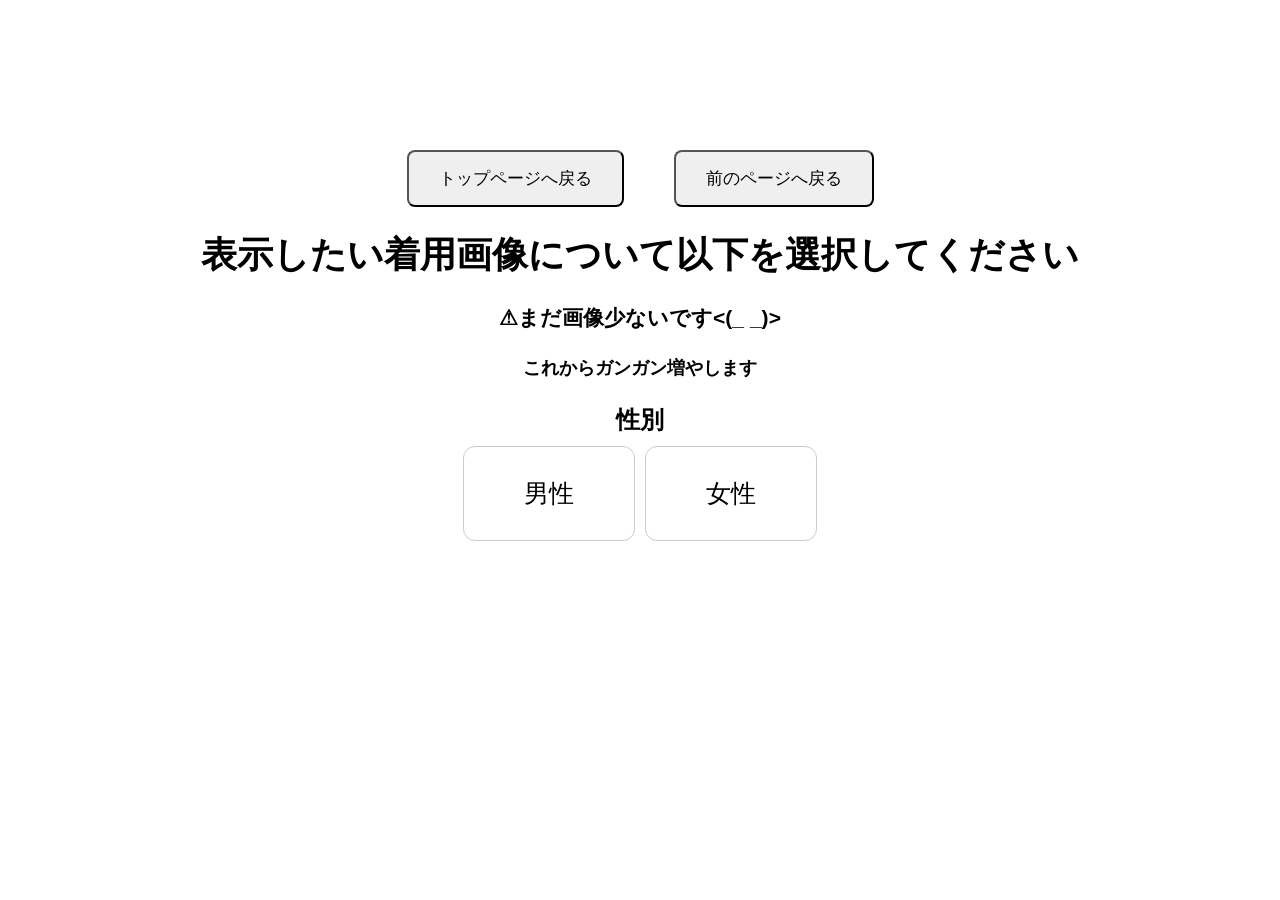
==== index.html @ 20ed79ed "Update index.html" ====
<!DOCTYPE html>
<html lang="ja">
<head>
  <meta charset="UTF-8">
  <title>性別・着用アイテム・身長とサイズの画像表示＆比較</title>
  <style>
    body {
      font-family: Arial, sans-serif;
      margin: 150px;
      font-size: 18px;
      text-align: center;
    }
    .button-container {
    display: flex;
    justify-content: center; /* 横方向の中央揃え */
    align-items: center;     /* 縦方向の中央揃え */
    gap: 50px;               /* ボタン間の余白 */
    margin: 20px 0;          /* コンテナ自体の上下マージン */
  }
     /* ボタンの大きさを調整 */
    .button-container button {
      font-size: 17px;        /* テキストサイズ */
      padding: 15px 30px;     /* ボタン内の余白 */
      border-radius: 8px;     /* 角の丸み */
    }
    .selector-container {
      margin-bottom: 20px;
    }
    .selector-container h2 {
      margin-bottom: 10px;
      font-size: 24px;
    }
    .instruction {
      font-size: 20px;
      color: #333;
      margin-bottom: 10px;
      display: none;
    }
    .button-group {
      display: flex;
      gap: 10px;
      justify-content: center;
    }
    .button-group button {
      padding: 30px 60px;
      font-size: 25px;
      cursor: pointer;
      border: 1px solid #ccc;
      background-color: #fff;
      border-radius: 12px; /* 4px → 12px に変更 */
    }
    .button-group button.selected {
      background-color: #007bff;
      color: #fff;
      border-color: #007bff;
    }
    .brand-section {
      margin: 20px 0;
    }
    .brand-section h2 {
      margin-bottom: 10px;
      font-size: 24px;
    }
    .brand-section .button-group button {
      padding: 20px 40px;
      font-size: 20px;
    }
    #comparisonContainer {
      margin-top: 30px;
      display: flex;
      gap: 20px;
      justify-content: center;
    }
    #comparisonContainer img {
      width: 400px;
      margin: 10px;
      cursor: pointer;
      transition: transform 0.2s;
    }
    #comparisonContainer img:hover {
      transform: scale(1.05);
    }
    .modal {
      display: none;
      position: fixed;
      z-index: 1000;
      left: 0;
      top: 0;
      width: 100%;
      height: 100%;
      overflow: hidden;
      background-color: rgba(0,0,0,0.8);
    }
    .modal-content {
      display: block;
      max-width: 80%;
      max-height: 80%;
      margin: 5% auto;
      border-radius: 8px;
    }
    .close {
      position: absolute;
      top: 20px;
      right: 35px;
      color: #fff;
      font-size: 40px;
      font-weight: bold;
      cursor: pointer;
    }
    .nav-btn {
      position: absolute;
      top: 50%;
      transform: translateY(-50%);
      color: #fff;
      background: rgba(0,0,0,0.5);
      border: none;
      font-size: 30px;
      padding: 10px 20px;
      cursor: pointer;
    }
    .nav-btn:hover {
      background: rgba(0,0,0,0.8);
    }
    #prevBtn {
      left: 20px;
    }
    #nextBtn {
      right: 20px;
    }
    .button-group button.coming-soon {
      text-decoration: line-through;
      color: #8a8a8a;
    }
  </style>
</head>
<body>
  <div class="button-container">
     <button id="homeButton">トップページへ戻る</button>
     <button id="backButton">前のページへ戻る</button>
  </div>
  <h1>表示したい着用画像について以下を選択してください</h1>
  <h3>&#x26a0;まだ画像少ないです&lt;(_ _)&gt;</h3>
  <h4>これからガンガン増やします</h4>
  
  <!-- 性別選択 -->
  <div class="selector-container" id="genderContainer">
    <h2>性別</h2>
    <div class="button-group">
      <button data-gender="male">男性</button>
      <button data-gender="female">女性</button>
    </div>
  </div>

  <!-- 着用アイテム選択（性別選択後に表示） -->
  <div class="selector-container" id="garmentContainer" style="display:none;">
    <h2>着用アイテム</h2>
    <div class="button-group">
      <button data-garment="tshirt">Tシャツ</button>
      <button data-garment="longT" class="coming-soon" disabled>ロンT</button>
      <button data-garment="sweat" class="coming-soon" disabled>スウェット</button>
    </div>
  </div>
  
  <!-- 身長選択 -->
  <div class="selector-container" id="heightContainer">
    <div id="heightInstruction" class="instruction">
      <h2>身長</h2>
    </div>
    <div class="button-group" id="heightButtons">
      <!-- 身長ボタンはJSで追加 -->
    </div>
  </div>

  <!-- 「2つ選択して比較」表示 -->
  <div id="comparePrompt" style="display:none;">
    <h1>2つ選択して比較</h1>
  </div>

  <!-- ブランドごとのサイズ選択セクション -->
  <div id="brandContainer" style="display:none;">
    <div class="brand-section" id="unitedAthleSection">
      <h2>United Athle</h2>
      <div class="button-group" id="unitedAthleButtons">
        <!-- サイズボタンはJSで追加 -->
      </div>
    </div>
    <div class="brand-section" id="gildanSection">
      <h2>GILDAN</h2>
      <div class="button-group" id="gildanButtons">
        <!-- サイズボタンはJSで追加 -->
      </div>
    </div>
  </div>

  <!-- 比較画像表示エリア -->
  <div id="comparisonContainer" style="display:none;"></div>

  <!-- モーダル（拡大表示用） -->
  <div id="modal" class="modal">
    <span id="closeModal" class="close">&times;</span>
    <button id="prevBtn" class="nav-btn">&#10094;</button>
    <img id="modalImg" class="modal-content" src="" alt="">
    <button id="nextBtn" class="nav-btn">&#10095;</button>
  </div>
  
  <script src="script.js"></script>
</body>
</html>
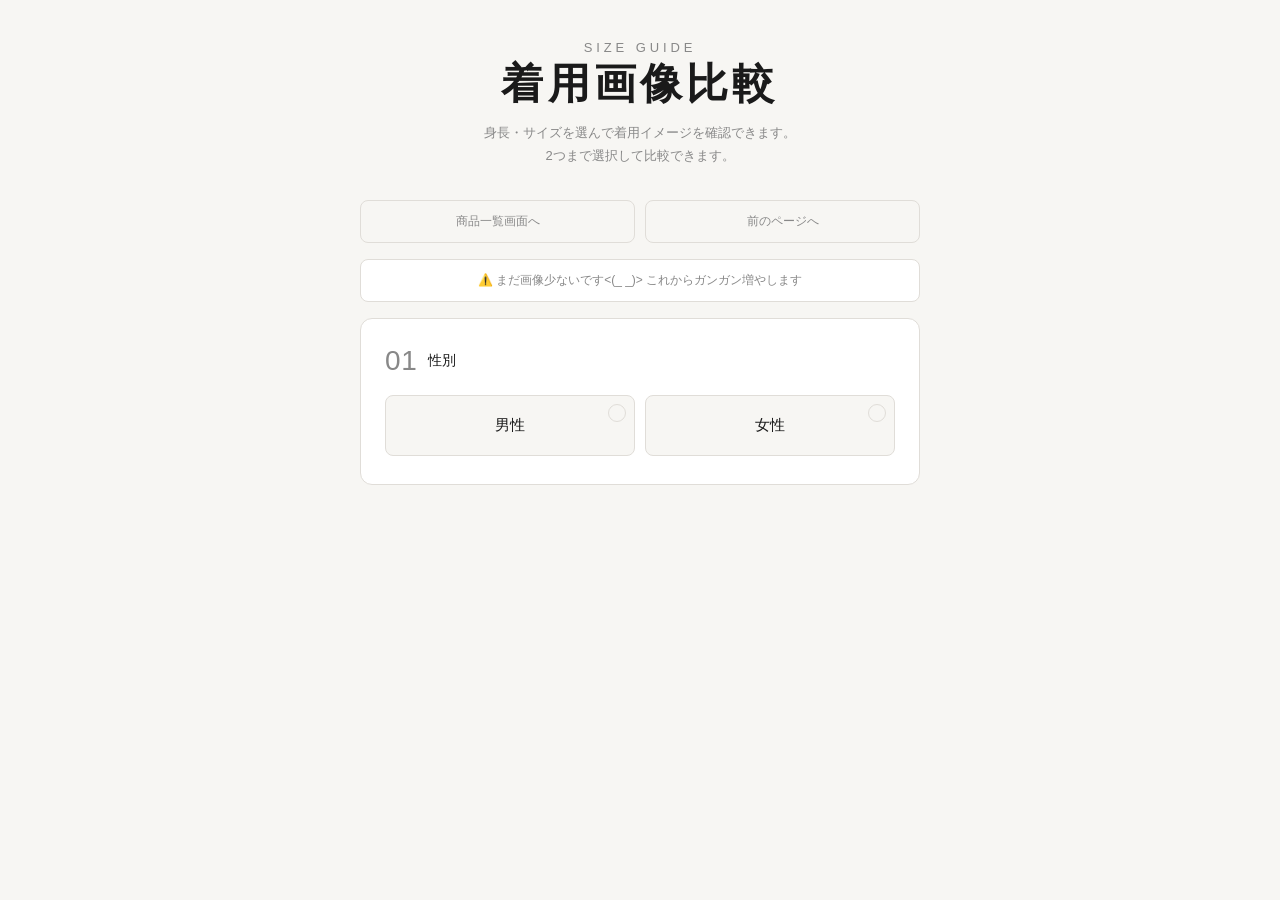
==== commit 5a5f1f48: "UI変更" ====
--- a/index.html
+++ b/index.html
@@ -2,207 +2,131 @@
 <html lang="ja">
 <head>
   <meta charset="UTF-8">
-  <title>性別・着用アイテム・身長とサイズの画像表示＆比較</title>
-  <style>
-    body {
-      font-family: Arial, sans-serif;
-      margin: 150px;
-      font-size: 18px;
-      text-align: center;
-    }
-    .button-container {
-    display: flex;
-    justify-content: center; /* 横方向の中央揃え */
-    align-items: center;     /* 縦方向の中央揃え */
-    gap: 50px;               /* ボタン間の余白 */
-    margin: 20px 0;          /* コンテナ自体の上下マージン */
-  }
-     /* ボタンの大きさを調整 */
-    .button-container button {
-      font-size: 17px;        /* テキストサイズ */
-      padding: 15px 30px;     /* ボタン内の余白 */
-      border-radius: 8px;     /* 角の丸み */
-    }
-    .selector-container {
-      margin-bottom: 20px;
-    }
-    .selector-container h2 {
-      margin-bottom: 10px;
-      font-size: 24px;
-    }
-    .instruction {
-      font-size: 20px;
-      color: #333;
-      margin-bottom: 10px;
-      display: none;
-    }
-    .button-group {
-      display: flex;
-      gap: 10px;
-      justify-content: center;
-    }
-    .button-group button {
-      padding: 30px 60px;
-      font-size: 25px;
-      cursor: pointer;
-      border: 1px solid #ccc;
-      background-color: #fff;
-      border-radius: 12px; /* 4px → 12px に変更 */
-    }
-    .button-group button.selected {
-      background-color: #007bff;
-      color: #fff;
-      border-color: #007bff;
-    }
-    .brand-section {
-      margin: 20px 0;
-    }
-    .brand-section h2 {
-      margin-bottom: 10px;
-      font-size: 24px;
-    }
-    .brand-section .button-group button {
-      padding: 20px 40px;
-      font-size: 20px;
-    }
-    #comparisonContainer {
-      margin-top: 30px;
-      display: flex;
-      gap: 20px;
-      justify-content: center;
-    }
-    #comparisonContainer img {
-      width: 400px;
-      margin: 10px;
-      cursor: pointer;
-      transition: transform 0.2s;
-    }
-    #comparisonContainer img:hover {
-      transform: scale(1.05);
-    }
-    .modal {
-      display: none;
-      position: fixed;
-      z-index: 1000;
-      left: 0;
-      top: 0;
-      width: 100%;
-      height: 100%;
-      overflow: hidden;
-      background-color: rgba(0,0,0,0.8);
-    }
-    .modal-content {
-      display: block;
-      max-width: 80%;
-      max-height: 80%;
-      margin: 5% auto;
-      border-radius: 8px;
-    }
-    .close {
-      position: absolute;
-      top: 20px;
-      right: 35px;
-      color: #fff;
-      font-size: 40px;
-      font-weight: bold;
-      cursor: pointer;
-    }
-    .nav-btn {
-      position: absolute;
-      top: 50%;
-      transform: translateY(-50%);
-      color: #fff;
-      background: rgba(0,0,0,0.5);
-      border: none;
-      font-size: 30px;
-      padding: 10px 20px;
-      cursor: pointer;
-    }
-    .nav-btn:hover {
-      background: rgba(0,0,0,0.8);
-    }
-    #prevBtn {
-      left: 20px;
-    }
-    #nextBtn {
-      right: 20px;
-    }
-    .button-group button.coming-soon {
-      text-decoration: line-through;
-      color: #8a8a8a;
-    }
-  </style>
+  <meta name="viewport" content="width=device-width, initial-scale=1.0">
+  <title>身長別サイズ比較</title>
+  <link rel="stylesheet" href="style.css">
 </head>
 <body>
-  <div class="button-container">
-     <button id="homeButton">トップページへ戻る</button>
-     <button id="backButton">前のページへ戻る</button>
-  </div>
-  <h1>表示したい着用画像について以下を選択してください</h1>
-  <h3>&#x26a0;まだ画像少ないです&lt;(_ _)&gt;</h3>
-  <h4>これからガンガン増やします</h4>
-  
-  <!-- 性別選択 -->
-  <div class="selector-container" id="genderContainer">
-    <h2>性別</h2>
-    <div class="button-group">
-      <button data-gender="male">男性</button>
-      <button data-gender="female">女性</button>
+
+  <div class="container">
+
+    <header class="header">
+      <p class="header__sub">SIZE GUIDE</p>
+      <h1 class="header__title">着用画像比較</h1>
+      <p class="header__desc">身長・サイズを選んで着用イメージを確認できます。<br>2つまで選択して比較できます。</p>
+    </header>
+
+    <!-- ナビゲーションボタン -->
+    <div class="nav-links">
+      <button class="nav-link" id="homeButton">商品一覧画面へ</button>
+      <button class="nav-link" id="backButton">前のページへ</button>
     </div>
-  </div>
 
-  <!-- 着用アイテム選択（性別選択後に表示） -->
-  <div class="selector-container" id="garmentContainer" style="display:none;">
-    <h2>着用アイテム</h2>
-    <div class="button-group">
-      <button data-garment="tshirt">Tシャツ</button>
-      <button data-garment="longT" class="coming-soon" disabled>ロンT</button>
-      <button data-garment="sweat" class="coming-soon" disabled>スウェット</button>
+    <div class="notice">
+      ⚠️ まだ画像少ないです&lt;(_ _)&gt; これからガンガン増やします
     </div>
-  </div>
-  
-  <!-- 身長選択 -->
-  <div class="selector-container" id="heightContainer">
-    <div id="heightInstruction" class="instruction">
-      <h2>身長</h2>
-    </div>
-    <div class="button-group" id="heightButtons">
-      <!-- 身長ボタンはJSで追加 -->
-    </div>
-  </div>
 
-  <!-- 「2つ選択して比較」表示 -->
-  <div id="comparePrompt" style="display:none;">
-    <h1>2つ選択して比較</h1>
-  </div>
-
-  <!-- ブランドごとのサイズ選択セクション -->
-  <div id="brandContainer" style="display:none;">
-    <div class="brand-section" id="unitedAthleSection">
-      <h2>United Athle</h2>
-      <div class="button-group" id="unitedAthleButtons">
-        <!-- サイズボタンはJSで追加 -->
+    <!-- =============================================
+         性別選択
+    ============================================= -->
+    <div class="step" id="genderContainer">
+      <h2 class="step__title"><span class="step__num">01</span>性別</h2>
+      <div class="option-grid option-grid--2">
+        <label class="option-card">
+          <input type="radio" name="gender" value="male">
+          <div class="option-card__inner">
+            <div class="option-card__check">✓</div>
+            <p class="option-card__label">男性</p>
+          </div>
+        </label>
+        <label class="option-card">
+          <input type="radio" name="gender" value="female">
+          <div class="option-card__inner">
+            <div class="option-card__check">✓</div>
+            <p class="option-card__label">女性</p>
+          </div>
+        </label>
       </div>
     </div>
-    <div class="brand-section" id="gildanSection">
-      <h2>GILDAN</h2>
-      <div class="button-group" id="gildanButtons">
-        <!-- サイズボタンはJSで追加 -->
+
+    <!-- =============================================
+         着用アイテム選択
+    ============================================= -->
+    <div class="step" id="garmentContainer" style="display:none;">
+      <h2 class="step__title"><span class="step__num">02</span>着用アイテム</h2>
+      <div class="option-grid option-grid--3">
+        <label class="option-card">
+          <input type="radio" name="garment" value="tshirt">
+          <div class="option-card__inner">
+            <div class="option-card__check">✓</div>
+            <p class="option-card__label">Tシャツ</p>
+          </div>
+        </label>
+        <!-- coming-soonアイテム：追加時はdisabledとcoming-soonクラスを削除 -->
+        <label class="option-card option-card--disabled">
+          <input type="radio" name="garment" value="longT" disabled>
+          <div class="option-card__inner">
+            <div class="option-card__check">✓</div>
+            <p class="option-card__label option-card__label--soon">ロンT</p>
+            <p class="option-card__soon">coming soon</p>
+          </div>
+        </label>
+        <label class="option-card option-card--disabled">
+          <input type="radio" name="garment" value="sweat" disabled>
+          <div class="option-card__inner">
+            <div class="option-card__check">✓</div>
+            <p class="option-card__label option-card__label--soon">スウェット</p>
+            <p class="option-card__soon">coming soon</p>
+          </div>
+        </label>
       </div>
     </div>
+
+    <!-- =============================================
+         身長選択
+    ============================================= -->
+    <div class="step" id="heightContainer" style="display:none;">
+      <h2 class="step__title"><span class="step__num">03</span>身長</h2>
+      <div class="option-grid option-grid--flex" id="heightButtons">
+        <!-- JSで動的に生成 -->
+      </div>
+    </div>
+
+    <!-- =============================================
+         ブランド・サイズ選択
+    ============================================= -->
+    <div class="step" id="brandContainer" style="display:none;">
+      <h2 class="step__title"><span class="step__num">04</span>サイズを選択</h2>
+      <p class="step__note">2つまで選択して比較できます</p>
+
+      <div class="brand-section">
+        <p class="brand-label">United Athle</p>
+        <div class="option-grid option-grid--flex" id="unitedAthleButtons"></div>
+      </div>
+
+      <div class="brand-section">
+        <p class="brand-label">GILDAN</p>
+        <div class="option-grid option-grid--flex" id="gildanButtons"></div>
+      </div>
+    </div>
+
+    <!-- =============================================
+         比較画像表示エリア
+    ============================================= -->
+    <div id="comparisonContainer" style="display:none;">
+      <div class="comparison-images" id="comparisonImages"></div>
+    </div>
+
   </div>
-
-  <!-- 比較画像表示エリア -->
-  <div id="comparisonContainer" style="display:none;"></div>
 
   <!-- モーダル（拡大表示用） -->
   <div id="modal" class="modal">
-    <span id="closeModal" class="close">&times;</span>
-    <button id="prevBtn" class="nav-btn">&#10094;</button>
-    <img id="modalImg" class="modal-content" src="" alt="">
-    <button id="nextBtn" class="nav-btn">&#10095;</button>
+    <button id="closeModal" class="modal__close">&times;</button>
+    <button id="prevBtn" class="modal__nav modal__nav--prev">&#10094;</button>
+    <img id="modalImg" class="modal__img" src="" alt="">
+    <button id="nextBtn" class="modal__nav modal__nav--next">&#10095;</button>
   </div>
-  
+
   <script src="script.js"></script>
 </body>
 </html>
--- a/style.css
+++ b/style.css
@@ -0,0 +1,397 @@
+@import url('https://fonts.googleapis.com/css2?family=Bebas+Neue&family=Noto+Sans+JP:wght@300;400;500&display=swap');
+
+/* =============================================
+   CSS変数
+============================================= */
+:root {
+  --color-bg: #f7f6f3;
+  --color-surface: #ffffff;
+  --color-accent: #1a1a1a;
+  --color-accent-light: #333;
+  --color-muted: #888;
+  --color-border: #e0ddd8;
+  --color-selected: #1a1a1a;
+  --color-selected-text: #ffffff;
+  --color-disabled: #d0cdc8;
+  --font-display: 'Bebas Neue', sans-serif;
+  --font-body: 'Noto Sans JP', sans-serif;
+  --radius: 12px;
+  --radius-sm: 8px;
+}
+
+* {
+  box-sizing: border-box;
+  margin: 0;
+  padding: 0;
+}
+
+body {
+  background-color: var(--color-bg);
+  font-family: var(--font-body);
+  color: var(--color-accent);
+  min-height: 100vh;
+  padding: 40px 16px 80px;
+}
+
+/* =============================================
+   コンテナ
+============================================= */
+.container {
+  max-width: 560px;
+  margin: 0 auto;
+}
+
+/* =============================================
+   ヘッダー
+============================================= */
+.header {
+  text-align: center;
+  margin-bottom: 32px;
+}
+
+.header__sub {
+  font-family: var(--font-display);
+  font-size: 13px;
+  letter-spacing: 0.3em;
+  color: var(--color-muted);
+  margin-bottom: 8px;
+}
+
+.header__title {
+  font-family: var(--font-display);
+  font-size: 42px;
+  letter-spacing: 0.1em;
+  line-height: 1;
+  margin-bottom: 16px;
+}
+
+.header__desc {
+  font-size: 13px;
+  color: var(--color-muted);
+  line-height: 1.8;
+  font-weight: 300;
+}
+
+/* =============================================
+   ナビゲーション
+============================================= */
+.nav-links {
+  display: flex;
+  gap: 10px;
+  margin-bottom: 16px;
+}
+
+.nav-link {
+  flex: 1;
+  padding: 12px;
+  border: 1.5px solid var(--color-border);
+  border-radius: var(--radius-sm);
+  background: transparent;
+  font-family: var(--font-body);
+  font-size: 12px;
+  color: var(--color-muted);
+  cursor: pointer;
+  transition: all 0.2s;
+}
+
+.nav-link:hover {
+  border-color: var(--color-accent);
+  color: var(--color-accent);
+}
+
+/* =============================================
+   お知らせ
+============================================= */
+.notice {
+  background: var(--color-surface);
+  border: 1px solid var(--color-border);
+  border-radius: var(--radius-sm);
+  padding: 12px 16px;
+  font-size: 12px;
+  color: var(--color-muted);
+  text-align: center;
+  margin-bottom: 16px;
+  font-weight: 300;
+}
+
+/* =============================================
+   ステップ
+============================================= */
+.step {
+  background: var(--color-surface);
+  border-radius: var(--radius);
+  padding: 28px 24px;
+  margin-bottom: 16px;
+  border: 1px solid var(--color-border);
+}
+
+.step__title {
+  font-size: 14px;
+  font-weight: 500;
+  letter-spacing: 0.05em;
+  margin-bottom: 20px;
+  display: flex;
+  align-items: center;
+  gap: 10px;
+}
+
+.step__num {
+  font-family: var(--font-display);
+  font-size: 28px;
+  line-height: 1;
+  color: var(--color-muted);
+}
+
+.step__note {
+  font-size: 11px;
+  color: var(--color-muted);
+  margin-bottom: 20px;
+  margin-left: 38px;
+}
+
+/* =============================================
+   オプショングリッド
+============================================= */
+.option-grid {
+  display: grid;
+  gap: 10px;
+}
+
+.option-grid--2 {
+  grid-template-columns: 1fr 1fr;
+}
+
+.option-grid--3 {
+  grid-template-columns: 1fr 1fr 1fr;
+}
+
+.option-grid--flex {
+  display: flex;
+  flex-wrap: wrap;
+  gap: 8px;
+}
+
+/* =============================================
+   オプションカード（性別・アイテム）
+============================================= */
+.option-card {
+  cursor: pointer;
+  display: block;
+}
+
+.option-card input[type="radio"] {
+  display: none;
+}
+
+.option-card__inner {
+  border: 1.5px solid var(--color-border);
+  border-radius: var(--radius-sm);
+  padding: 20px 14px;
+  position: relative;
+  transition: all 0.2s ease;
+  background: var(--color-bg);
+  text-align: center;
+}
+
+.option-card__check {
+  position: absolute;
+  top: 8px;
+  right: 8px;
+  width: 18px;
+  height: 18px;
+  border-radius: 50%;
+  border: 1.5px solid var(--color-border);
+  display: flex;
+  align-items: center;
+  justify-content: center;
+  font-size: 9px;
+  color: transparent;
+  transition: all 0.2s ease;
+}
+
+.option-card input:checked ~ .option-card__inner {
+  border-color: var(--color-selected);
+  background: var(--color-selected);
+}
+
+.option-card input:checked ~ .option-card__inner .option-card__label {
+  color: var(--color-selected-text);
+}
+
+.option-card input:checked ~ .option-card__inner .option-card__check {
+  background: white;
+  border-color: white;
+  color: var(--color-selected);
+}
+
+.option-card__label {
+  font-size: 15px;
+  font-weight: 500;
+  transition: color 0.2s;
+}
+
+/* Coming soon */
+.option-card--disabled {
+  cursor: not-allowed;
+}
+
+.option-card--disabled .option-card__inner {
+  opacity: 0.5;
+}
+
+.option-card__label--soon {
+  text-decoration: line-through;
+  color: var(--color-muted);
+}
+
+.option-card__soon {
+  font-size: 10px;
+  color: var(--color-muted);
+  margin-top: 4px;
+  font-weight: 300;
+}
+
+/* =============================================
+   身長・サイズボタン（小さいピル型）
+============================================= */
+.size-btn {
+  padding: 10px 20px;
+  border: 1.5px solid var(--color-border);
+  border-radius: 999px;
+  background: var(--color-bg);
+  font-family: var(--font-body);
+  font-size: 13px;
+  cursor: pointer;
+  transition: all 0.2s ease;
+  font-weight: 400;
+}
+
+.size-btn:hover {
+  border-color: var(--color-accent);
+}
+
+.size-btn.selected {
+  background: var(--color-selected);
+  border-color: var(--color-selected);
+  color: var(--color-selected-text);
+}
+
+/* =============================================
+   ブランドセクション
+============================================= */
+.brand-section {
+  margin-bottom: 20px;
+}
+
+.brand-section:last-child {
+  margin-bottom: 0;
+}
+
+.brand-label {
+  font-family: var(--font-display);
+  font-size: 18px;
+  letter-spacing: 0.05em;
+  margin-bottom: 10px;
+  color: var(--color-accent-light);
+}
+
+/* =============================================
+   比較画像エリア
+============================================= */
+#comparisonContainer {
+  margin-top: 8px;
+}
+
+.comparison-images {
+  display: flex;
+  gap: 12px;
+  justify-content: center;
+  flex-wrap: wrap;
+}
+
+.comparison-images img {
+  width: calc(50% - 6px);
+  max-width: 280px;
+  border-radius: var(--radius);
+  cursor: pointer;
+  transition: transform 0.2s ease;
+  border: 1px solid var(--color-border);
+}
+
+.comparison-images img:hover {
+  transform: scale(1.02);
+}
+
+/* 1枚の時は大きく表示 */
+.comparison-images img:only-child {
+  width: 100%;
+  max-width: 400px;
+}
+
+/* =============================================
+   モーダル
+============================================= */
+.modal {
+  display: none;
+  position: fixed;
+  z-index: 1000;
+  left: 0;
+  top: 0;
+  width: 100%;
+  height: 100%;
+  background-color: rgba(0, 0, 0, 0.9);
+}
+
+.modal__img {
+  display: block;
+  max-width: 88%;
+  max-height: 85%;
+  margin: auto;
+  position: absolute;
+  top: 50%;
+  left: 50%;
+  transform: translate(-50%, -50%);
+  border-radius: var(--radius-sm);
+}
+
+.modal__close {
+  position: absolute;
+  top: 16px;
+  right: 16px;
+  color: #fff;
+  background: rgba(255,255,255,0.1);
+  border: none;
+  font-size: 24px;
+  width: 44px;
+  height: 44px;
+  border-radius: 50%;
+  cursor: pointer;
+  display: flex;
+  align-items: center;
+  justify-content: center;
+}
+
+.modal__nav {
+  position: absolute;
+  top: 50%;
+  transform: translateY(-50%);
+  color: #fff;
+  background: rgba(255,255,255,0.1);
+  border: none;
+  font-size: 20px;
+  width: 44px;
+  height: 44px;
+  border-radius: 50%;
+  cursor: pointer;
+  display: flex;
+  align-items: center;
+  justify-content: center;
+}
+
+.modal__nav--prev { left: 16px; }
+.modal__nav--next { right: 16px; }
+
+.modal__nav:hover,
+.modal__close:hover {
+  background: rgba(255,255,255,0.2);
+}
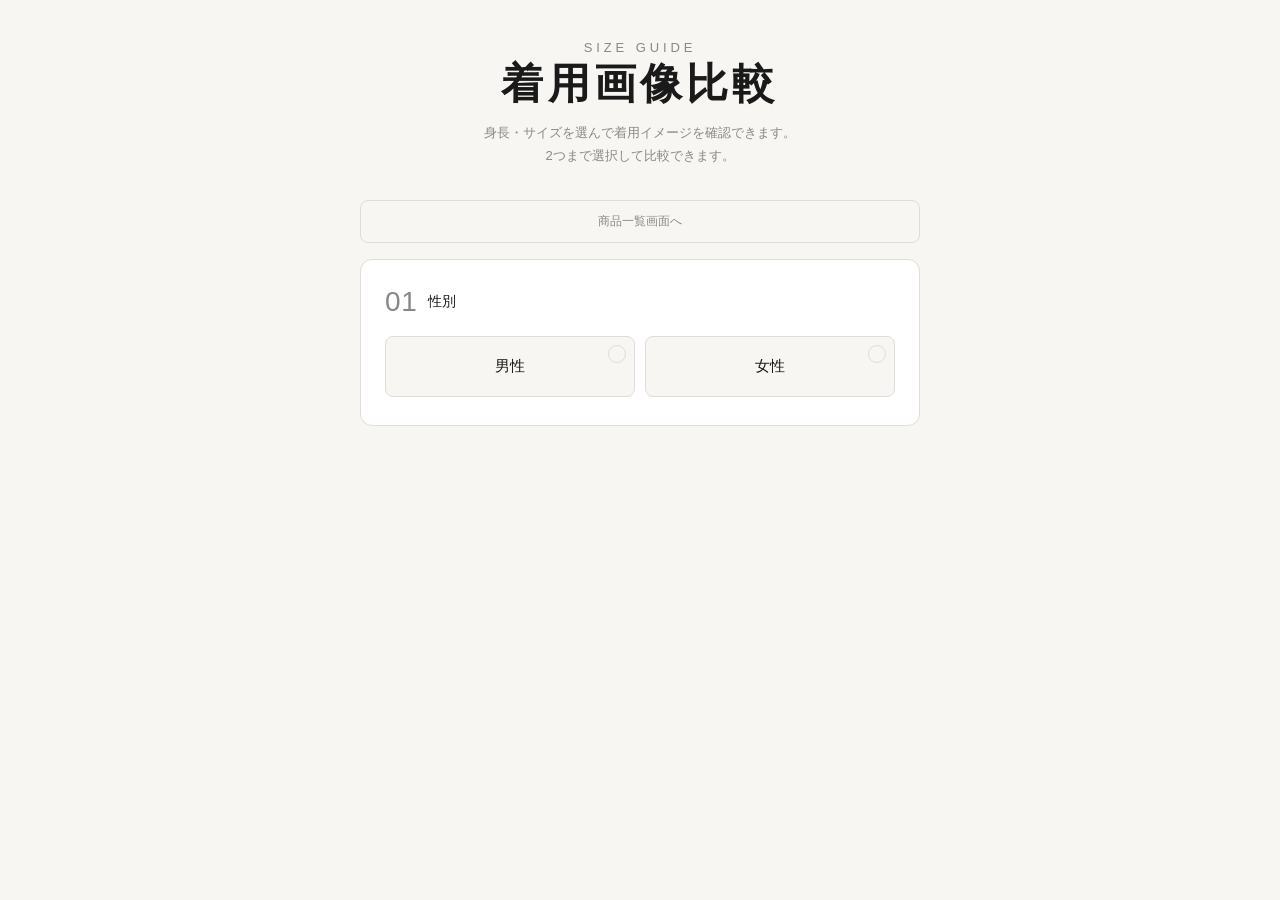
==== commit a94c71a0: "Update index.html" ====
--- a/index.html
+++ b/index.html
@@ -19,11 +19,6 @@
     <!-- ナビゲーションボタン -->
     <div class="nav-links">
       <button class="nav-link" id="homeButton">商品一覧画面へ</button>
-      <button class="nav-link" id="backButton">前のページへ</button>
-    </div>
-
-    <div class="notice">
-      ⚠️ まだ画像少ないです&lt;(_ _)&gt; これからガンガン増やします
     </div>
 
     <!-- =============================================
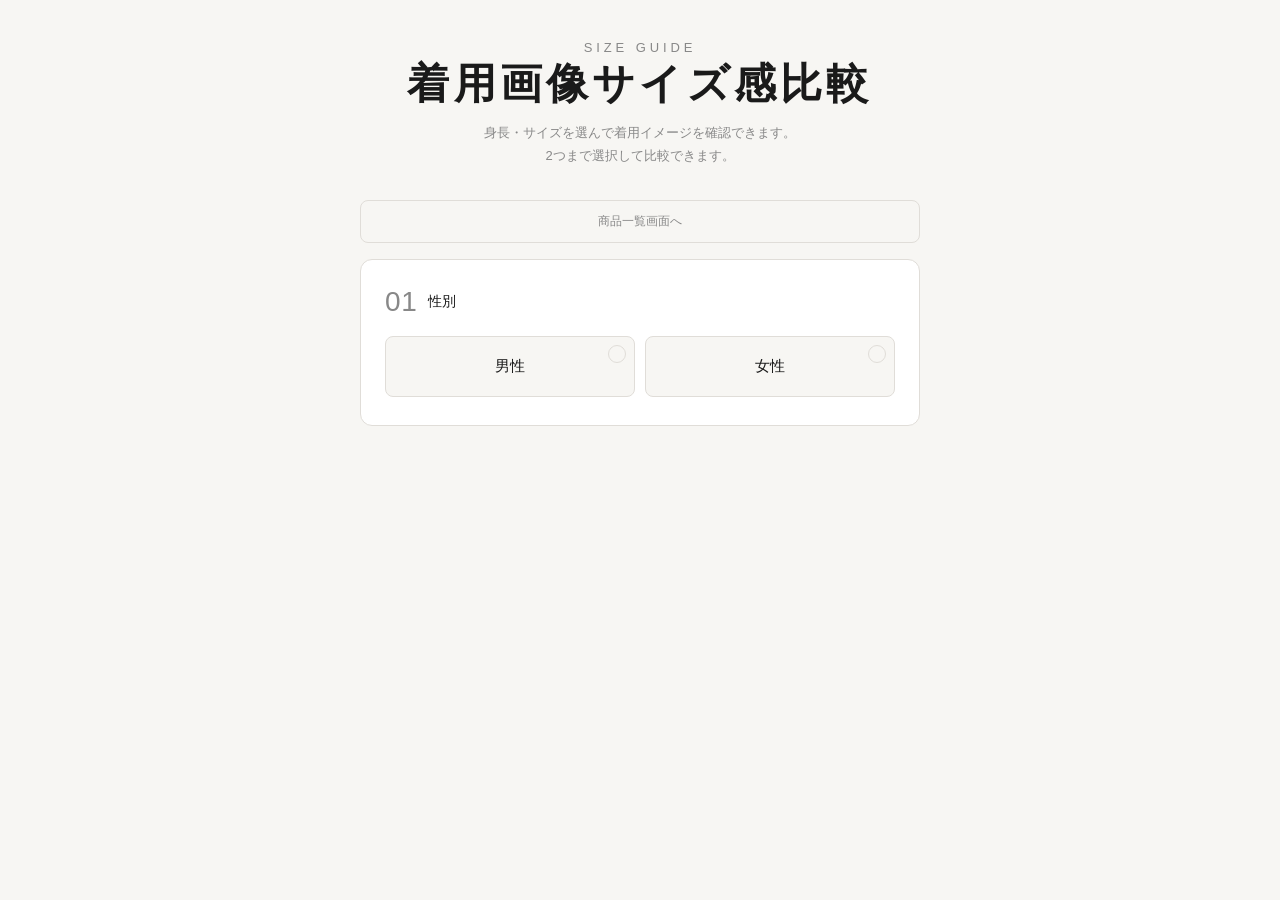
==== commit 09d9885d: "Update index.html" ====
--- a/index.html
+++ b/index.html
@@ -12,7 +12,7 @@
 
     <header class="header">
       <p class="header__sub">SIZE GUIDE</p>
-      <h1 class="header__title">着用画像比較</h1>
+      <h1 class="header__title">着用画像サイズ感比較</h2>
       <p class="header__desc">身長・サイズを選んで着用イメージを確認できます。<br>2つまで選択して比較できます。</p>
     </header>
 
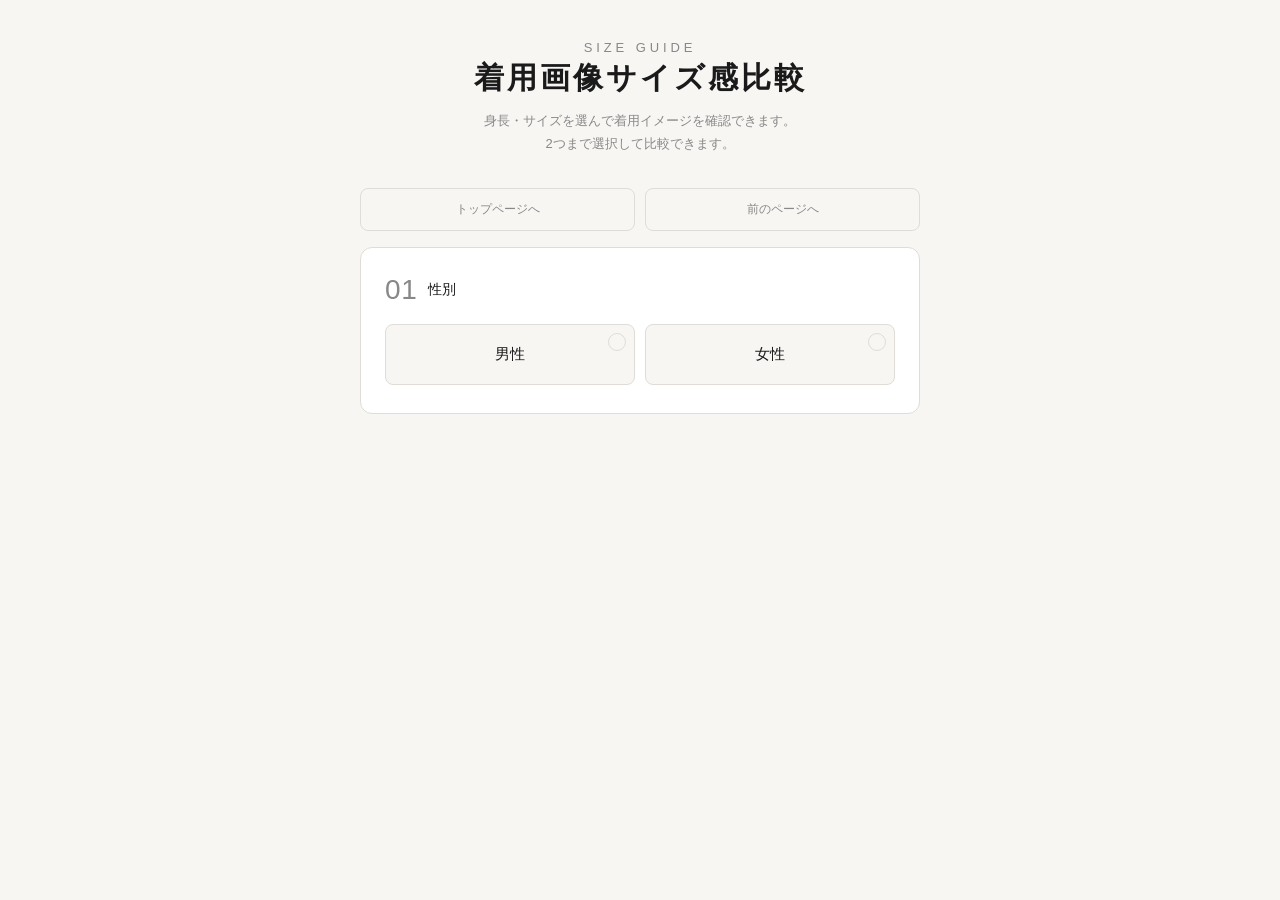
==== commit 419ef7f8: "戻るボタンでブラウザバック追加" ====
--- a/index.html
+++ b/index.html
@@ -12,13 +12,14 @@
 
     <header class="header">
       <p class="header__sub">SIZE GUIDE</p>
-      <h1 class="header__title">着用画像サイズ感比較</h2>
+      <h1 class="header__title">着用画像サイズ感比較</h1>
       <p class="header__desc">身長・サイズを選んで着用イメージを確認できます。<br>2つまで選択して比較できます。</p>
     </header>
 
     <!-- ナビゲーションボタン -->
     <div class="nav-links">
-      <button class="nav-link" id="homeButton">商品一覧画面へ</button>
+      <button class="nav-link" id="homeButton">トップページへ</button>
+      <button class="nav-link" id="backButton">前のページへ</button>
     </div>
 
     <!-- =============================================
--- a/style.css
+++ b/style.css
@@ -59,7 +59,7 @@
 
 .header__title {
   font-family: var(--font-display);
-  font-size: 42px;
+  font-size: 30px!important;
   letter-spacing: 0.1em;
   line-height: 1;
   margin-bottom: 16px;
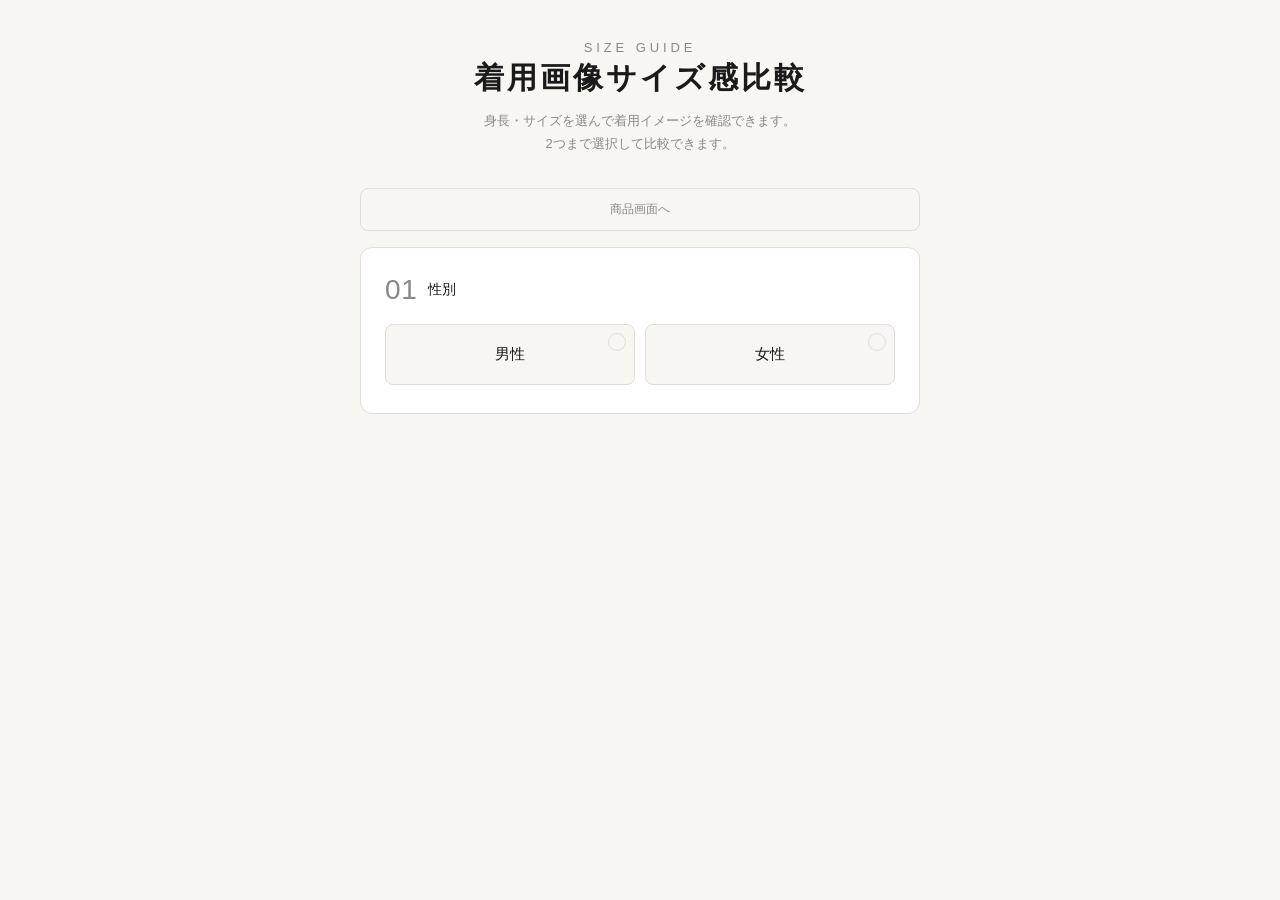
==== commit f0e9d3ba: "バックボタン削除" ====
--- a/index.html
+++ b/index.html
@@ -18,8 +18,7 @@
 
     <!-- ナビゲーションボタン -->
     <div class="nav-links">
-      <button class="nav-link" id="homeButton">トップページへ</button>
-      <button class="nav-link" id="backButton">前のページへ</button>
+      <button class="nav-link" id="homeButton">商品画面へ</button>
     </div>
 
     <!-- =============================================
